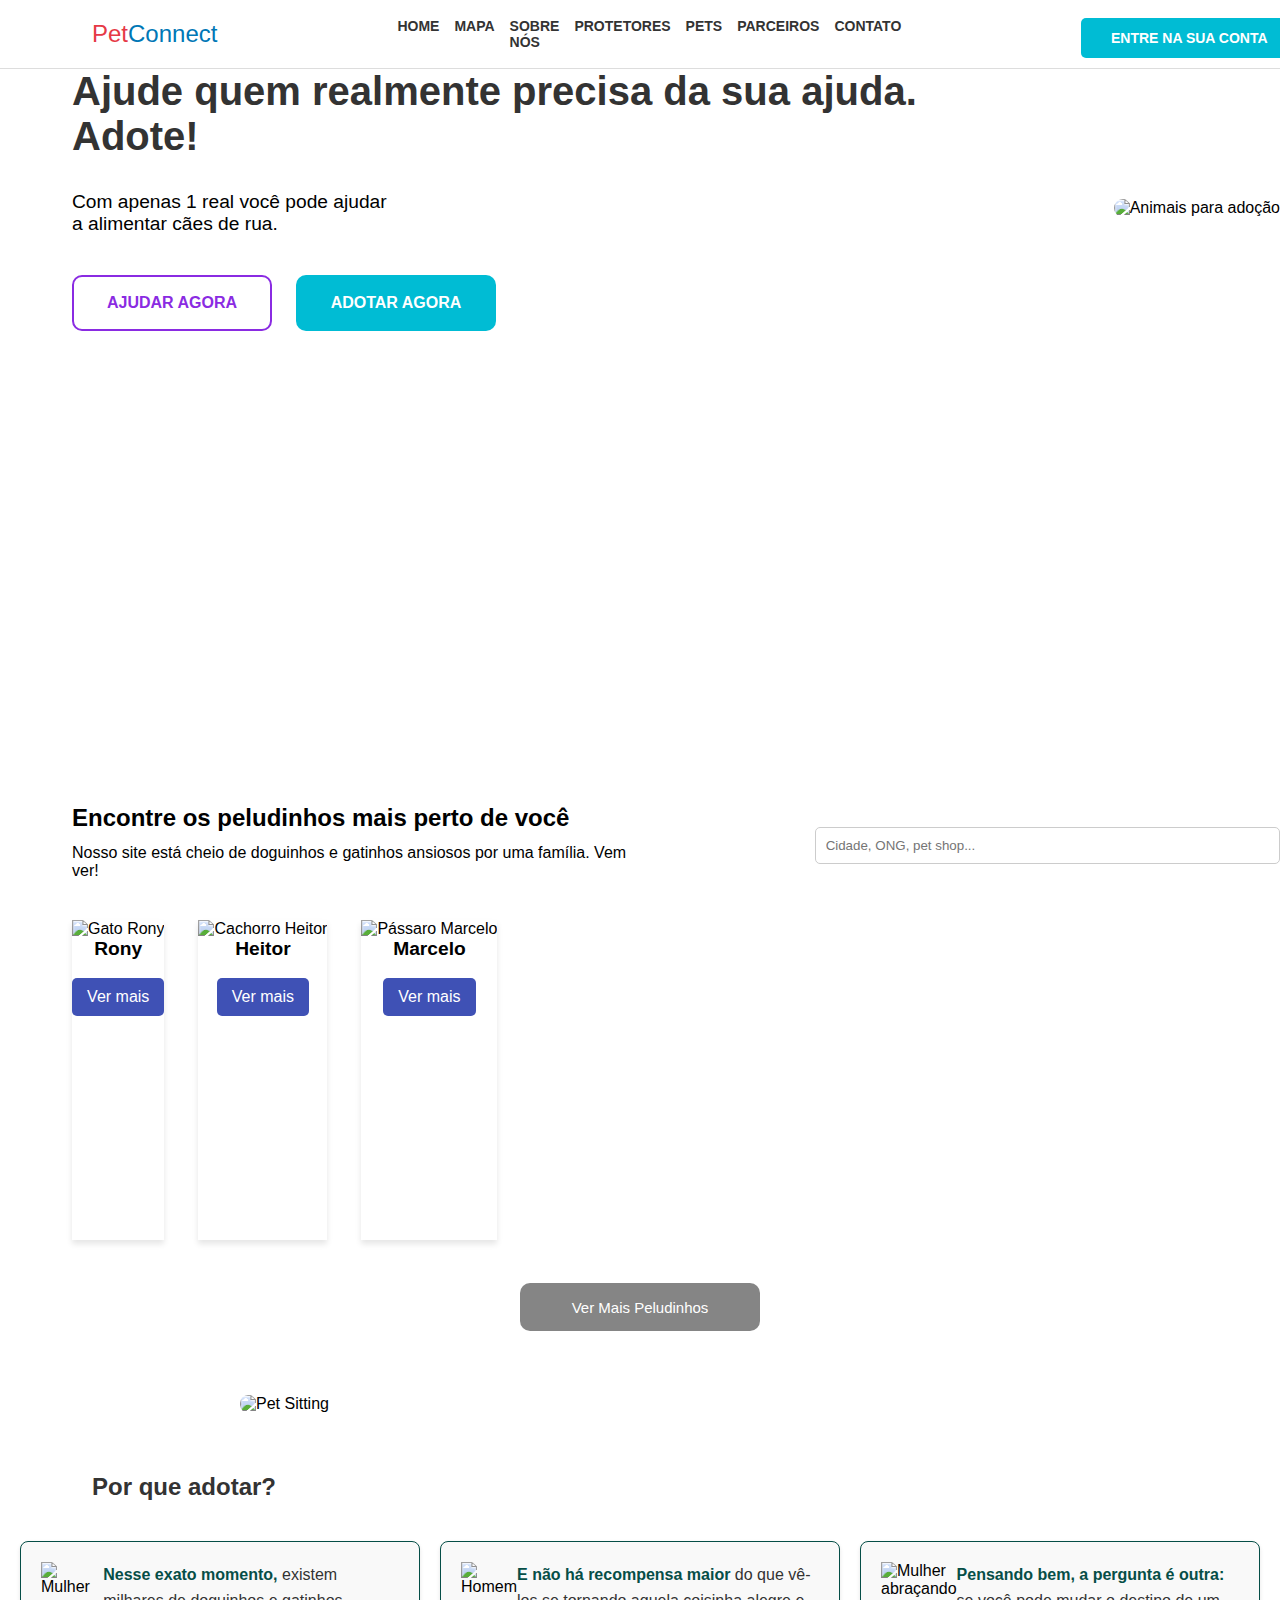
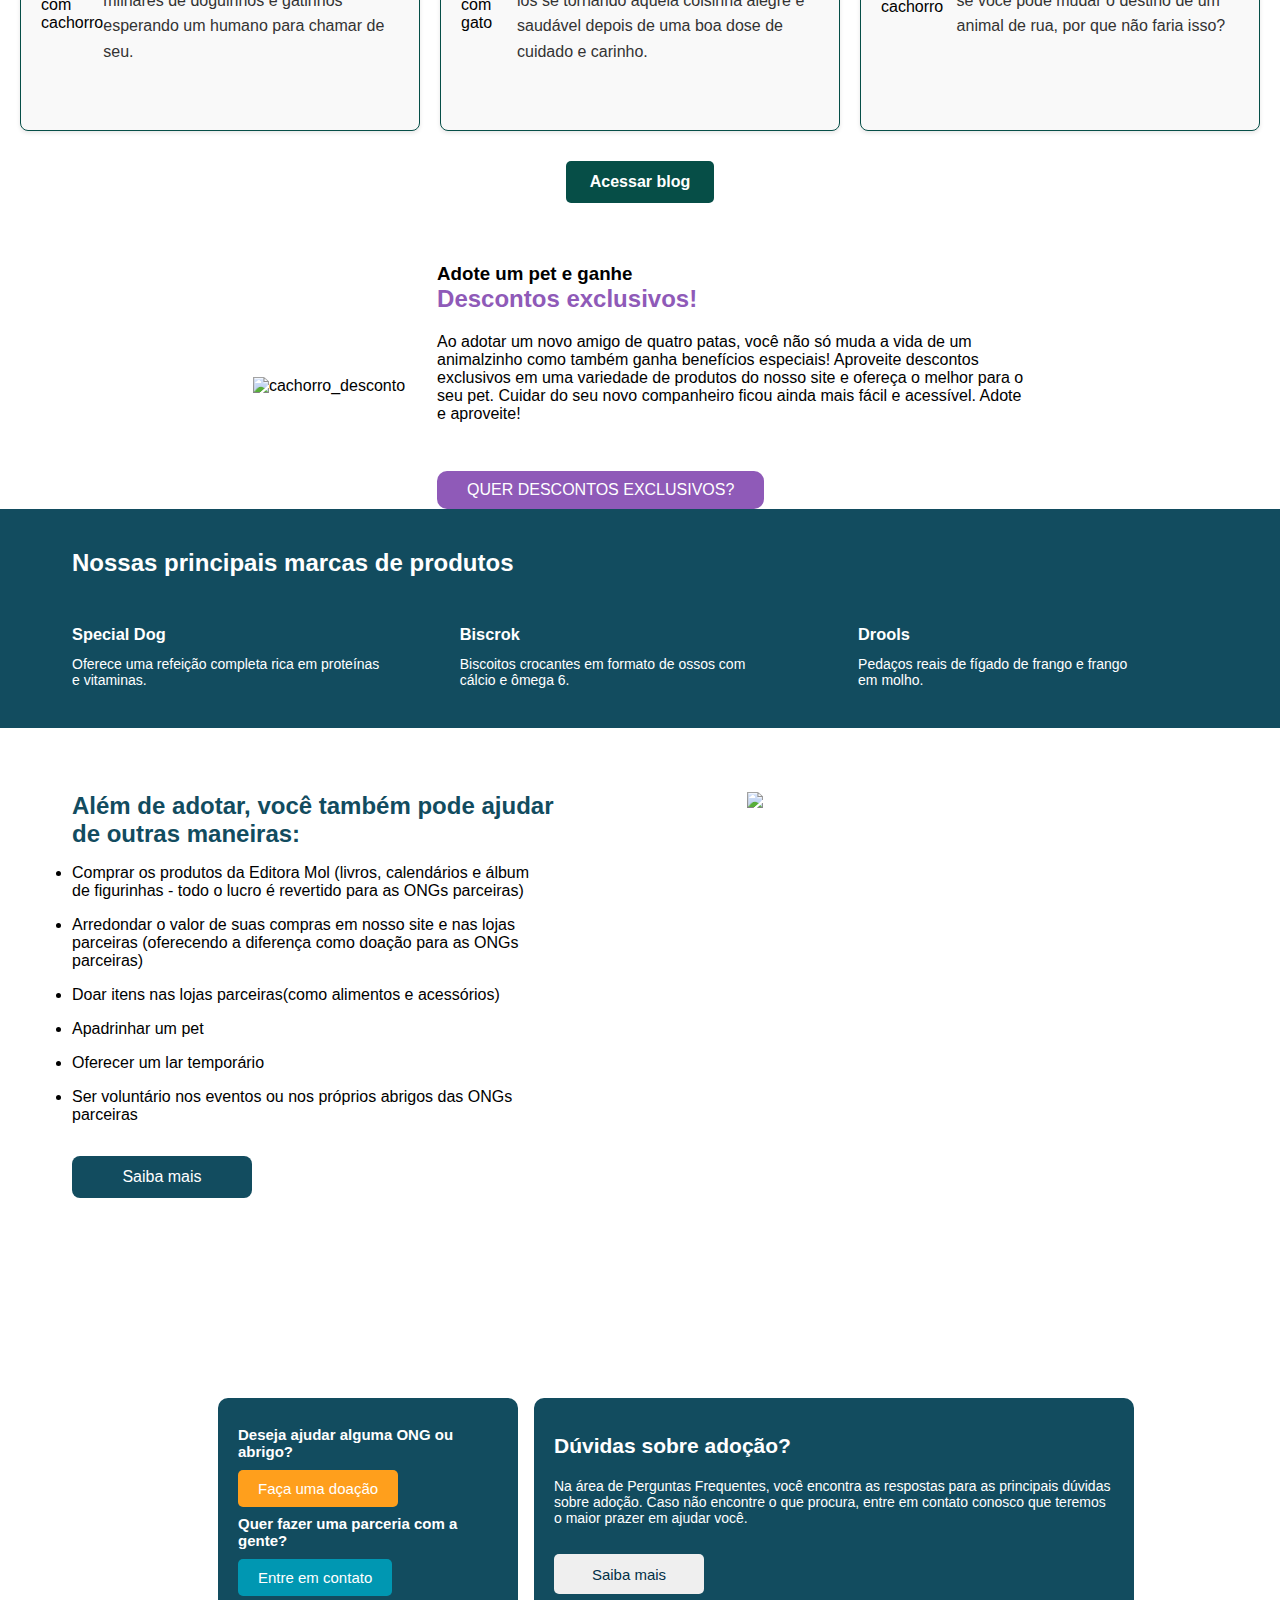
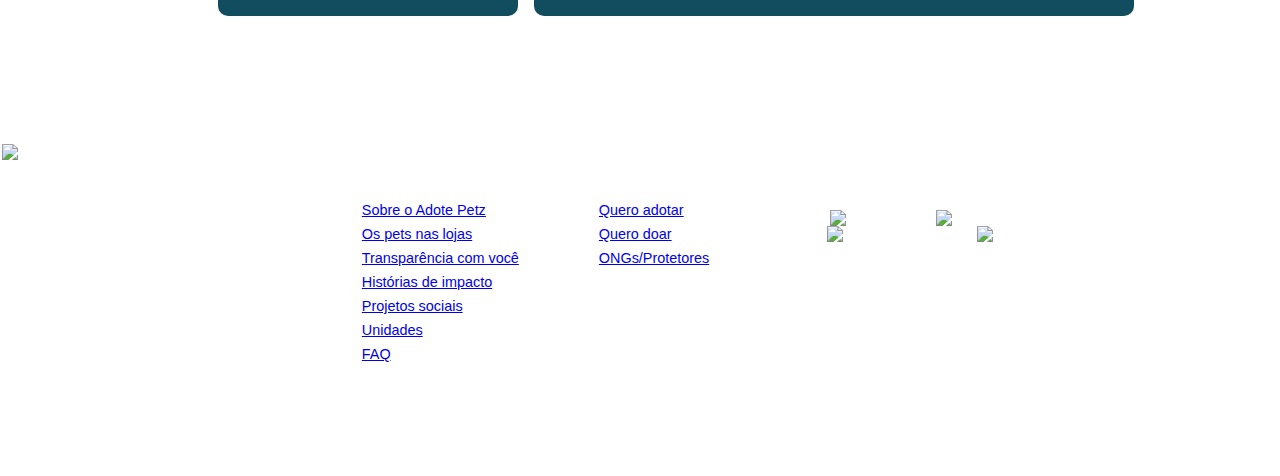
==== Inicial/index.html @ bb5b022b "Add files via upload" ====
<!DOCTYPE html>
<html lang="pt-br">

<head>
    <meta charset="UTF-8">
    <meta name="viewport" content="width=device-width, initial-scale=1.0">
    <title>Pet Connect</title>
    <link rel="stylesheet" href="style.css">
</head>

<body>
    <main>
        <!-- Hero Section -->
        <section class="hero">
            <header class="top-header">
                <div class="container">
                    <!-- Logo -->
                    <div class="logo">
                        <span class="red">Pet</span><span class="blue">Connect</span>
                    </div>

                    <!-- Navegação -->
                    <nav class="nav-menu">
                        <a href="#">HOME</a>
                        <a href="#">MAPA</a>
                        <a href="#">SOBRE NÓS</a>
                        <a href="#">PROTETORES</a>
                        <a href="#">PETS</a>
                        <a href="#">PARCEIROS</a>
                        <a href="#">CONTATO</a>
                    </nav>

                    <!-- Busca e ícones -->
                    <div class="search-cart-profile">
                        <div class="buttons">
                            <a href="https://felipehpsenai.github.io/Petconnect/Login/"> <button  class="btn-1">ENTRE NA SUA CONTA</button> </a>
                          <a href="https://felipehpsenai.github.io/Petconnect/Login/"> <button  class="btn-2">CADASTRE-SE</button></a>
                        </div>
                        </div>
                    </div>
                </div>
            </header>
            <div class="hero-content">
                <div class="hero-text">
                    <h1>Ajude quem realmente precisa da sua ajuda. <br>
                        Adote!</h1>
                    <p>Com apenas 1 real você pode ajudar <br> a alimentar cães de rua.</p>
                    <div class="buttons">
                        <button class="btn-outline">AJUDAR AGORA</button>
                        <button class="btn-filled">ADOTAR AGORA</button>
                    </div>
                </div>
                <div class="hero-image">
                    <img class="Pets" src="Imagens/Fundo 1.png" alt="Animais para adoção">
                </div>
            </div>
        </section>

        <!-- About Section -->
        <section class="about">
            <div class="fundo2">
                <h1>Conheça a pet connect </h1>
                <p>
                    Nós fazemos a conexão entre quem deseja adotar um pet com uma rede de mais <br>de 132 ONGs e
                    protetores parceiros.
                    Funciona assim: a Pet Connect disponibiliza <br> espaços especialmente dedicados
                    para a adoção no centro de suas lojas e as ONGs/protetores <br>parceiros ficam responsáveis pelo
                    processo e entrevista com os potenciais <br>adotantes. Juntos somos mais fortes!</p>
            </div>
        </section>

        <!-- Pets List -->
        <section class="pets-list">
            <div class="container">
                <div>
                    <h2>Encontre os peludinhos mais perto de você</h2>
                    <p>Nosso site está cheio de doguinhos e gatinhos ansiosos por uma família.
                        Vem ver!</p>
                </div>
                <input type="text" placeholder="Cidade, ONG, pet shop...">
            </div>

            <div class="pets">
                <div class="pet-card">
                    <img src="Imagens/Rony.png" alt="Gato Rony">
                    <h3>Rony</h3>
                    <button>Ver mais</button>
                </div>
                <div class="pet-card">
                    <img src="Imagens/Rony.png" alt="Cachorro Heitor">
                    <h3>Heitor</h3>
                    <button>Ver mais</button>
                </div>
                <div class="pet-card">
                    <img src="Imagens/Marcelo.png" alt="Pássaro Marcelo">
                    <h3>Marcelo</h3>
                    <button>Ver mais</button>
                </div>
            </div>

            <div class="Ver_mais_div">
                <button class="Ver_Mais"> Ver Mais Peludinhos </button>
            </div>
        </section>
        <div class="slider-container">
            <div class="slider">
                <div class="slide">
                    <img src="imagens/Banner pet sitters hotel minimalista laranja 1.png" alt="Pet Sitting">
                </div>
                <div class="slide">
                    <img src="imagens/Banner_gato.png" alt="Hotel para Pets">
                </div>
            </div>
        </div>
        <section class="why-adopt">

            <h2>Por que adotar?</h2>

            <div class="container2">

                <div class="cards">
                    <div class="card">
                        <img src="Imagens/homem.png" alt="Mulher com cachorro">
                        <p>
                            <strong>Nesse exato momento,</strong> existem milhares de doguinhos e gatinhos esperando um
                            humano para chamar de seu.
                        </p>
                    </div>
                    <div class="card">
                        <img src="Imagens/Mulher_cachorro.png" alt="Homem com gato">
                        <p>
                            <strong>E não há recompensa maior</strong> do que vê-los se tornando aquela coisinha alegre
                            e saudável depois de uma boa dose de cuidado e carinho.
                        </p>
                    </div>
                    <div class="card">
                        <img src="Imagens/Mulher_carinho.png" alt="Mulher abraçando cachorro">
                        <p>
                            <strong>Pensando bem, a pergunta é outra:</strong> se você pode mudar o destino de um animal
                            de rua, por que não faria isso?
                        </p>
                    </div>
                </div>
                <button class="access-blog">Acessar blog</button>
            </div>
        </section>
        <section>
            <div class="adote_descontos">
                <img src="Imagens/cachorro_desconto.png" alt="cachorro_desconto">
                <div class="texto_descontos">
                    <h3> Adote um pet e ganhe</h3>
                    <h2 class="descontos_E">Descontos exclusivos!</h2>
                    <p>Ao adotar um novo amigo de quatro patas, você não só muda a vida de um animalzinho como também
                        ganha benefícios especiais!
                        Aproveite descontos exclusivos em uma variedade de produtos do nosso site e ofereça o melhor
                        para o seu pet.
                        Cuidar do seu novo companheiro ficou ainda mais fácil e acessível. Adote e aproveite! </p>
                    <button class="botão_descontos">QUER DESCONTOS EXCLUSIVOS?</button>
                </div>
            </div>
        </section>

        <section class="section2">
            <h2> Nossas principais marcas de produtos </h2>
            <div class="div1">
                <div class="div_second">
                    <img src="Imagens/Ração_1.png" alt="">
                    <h3>Special Dog</h3>
                    <p class="info_p">Oferece uma refeição completa
                        rica em proteínas e vitaminas.</p>
                </div>
                <div class="div_second">
                    <img src="Imagens/Ração 2.png" alt="">
                    <h3>Biscrok</h3>
                    <p class="info_p">Biscoitos crocantes em formato de ossos com cálcio e ômega 6.</p>
                </div>
                <div class="div_second">
                    <img src="Imagens/ração 3.png" alt="">
                    <h3>Drools </h3>
                    <p class="info_p">Pedaços reais de fígado de frango e frango em molho.</p>
                </div>
                <div class="div_second">
                    <img src="Imagens/cachorro-5.png" alt="">
                </div>
            </div>
        </section>
    </main>
    <section class="Info_sec">
        <div class="infos">
            <h2 class="h2_info">Além de adotar, você também pode ajudar de outras maneiras:</h2>
            <ul class="ul_info">
                <li>
                    Comprar os produtos da Editora Mol (livros, calendários e álbum de figurinhas - todo o lucro é
                    revertido para as ONGs parceiras)
                </li>
                <li>
                    Arredondar o valor de suas compras em nosso site e nas lojas parceiras (oferecendo a diferença como
                    doação para as ONGs parceiras)
                </li>
                <li>
                    Doar itens nas lojas parceiras(como alimentos e acessórios)
                </li>
                <li>
                    Apadrinhar um pet
                </li>
                <li>
                    Oferecer um lar temporário
                </li>
                <li>
                    Ser voluntário nos eventos ou nos próprios abrigos das ONGs parceiras
                </li>
            </ul>
            <button class="btn_info"> Saiba mais</button>
        </div>

        <img src="Imagens/imagem ou video.png">
    </section>
    <footer>
        <div class="cards_1">

            <div class="card_1">
                <h2>Deseja ajudar alguma ONG ou abrigo?</h2>
                <button class="btn-orange">Faça uma doação</button>
                <h2>Quer fazer uma parceria com a gente?</h2>
                <button class="btn-blue">Entre em contato</button>
            </div>

            <div class="faq">
                <h2>Dúvidas sobre adoção?</h2>
                <p>Na área de Perguntas Frequentes, você encontra as respostas para as principais dúvidas sobre
                    adoção. Caso
                    não encontre o que procura, entre em contato conosco que teremos o maior prazer em ajudar você.
                </p>
                <button class="btn-white">Saiba mais</button>
            </div>

        </div>

        <div class="about_1">
            <div class="about-content">
                <img src="Imagens/PetConnect-removebg-preview 2.png" alt="Logo">
                <p>Pet Connect é uma plataforma criada para estreitar laços entre pessoas que têm o sonho de adotar
                    um
                    pet e nossas ONGs e protetores parceiros. Vamos juntos incentivar a adoção, conscientizar sobre
                    a
                    posse responsável e fomentar a cultura de doação em prol do bem-estar animal.</p>
                <div class="social-icons">
                    <img src="Imagens/Group-1.png" alt="">
                    <img src="Imagens/Group-2.png" alt="">
                    <img src="Imagens/Group-3.png" alt="">
                    <img src="Imagens/Group-4.png" alt="">
                    <img src="Imagens/Group.png" alt="">
                </div>
            </div>
            <div class="footer">
                <div class="Institucional">
                    <h3>Institucional</h3>
                    <ul>
                        <li><a href="#">Sobre o Adote Petz</a></li>
                        <li><a href="#">Os pets nas lojas</a></li>
                        <li><a href="#">Transparência com você</a></li>
                        <li><a href="#">Histórias de impacto</a></li>
                        <li><a href="#">Projetos sociais</a></li>
                        <li><a href="#">Unidades</a></li>
                        <li><a href="#">FAQ</a></li>
                    </ul>
                </div>
                <div class="links">
                    <h3>Como Ajudar?</h3>
                    <ul>
                        <li><a href="#">Quero adotar</a></li>
                        <li><a href="#">Quero doar</a></li>
                        <li><a href="#">ONGs/Protetores</a></li>
                    </ul>
                </div>
                <div class="partners">
                    <h3>Os nossos parceiros:</h3>
                    <div class="background-card">
                        <img src="Imagens/image 17.png" alt="Parceiro Petz">
                        <img src="Imagens/image 18.png" alt="Parceiro Guabi Natural">
                        <img src="Imagens/image 19.png" alt="Parceiro Pet Society">
                        <img src="Imagens/image 20.png" alt="Parceiro São Pet">
                    </div>
                </div>
            </div>
            <div>
            </div>
    </footer>
    <script src="script.js"></script>
</body>

</html>
---- Inicial/style.css ----
/* Reset */
* {
    margin: 0;
    padding: 0;
    box-sizing: border-box;
    font-family: 'Arial', sans-serif;
}

.top-header {
    background-color: #fff;
    padding: 10px 20px;
    border-bottom: 1px solid #ddd;
}

.logo {
    font-size: 24px;
}

.logo .red {
    color: #e63946;
}

.logo .blue {
    color: #0077b6;
}

.nav-menu {
    display: flex;
    gap: 15px;
}

.nav-menu a {
    text-decoration: none;
    color: #333;
    font-weight: bold;
    font-size: 14px;
    transition: color 0.2s;
}

.nav-menu a:hover {
    color: #e63946;
}
.search-bar {
    display: flex;
    border: 1px solid #ccc;
    border-radius: 20px;
    overflow: hidden;
    height: 30px;
}

.search-bar button img {
    height: 20px;
}

.icons {
    display: flex;
    align-items: center;
    gap: 10px;
}

.icons button {
    background: none;
    border: none;
    cursor: pointer;
}

.icons img {
    height: 30px;
}

.icons .profile {
    border-radius: 50%;
    border: 2px solid #ccc;
}

/* Hero Section */

.hero-content {
    display: flex;
    gap: 20px;
    align-items: center;
    justify-content: space-between;
    padding-left: 72px;
}

.hero-text {
    flex: 1;
}

.hero-text h1 {
    font-size: 2.5em;
    color: #333;
    margin-bottom: 32px;
}

.hero-text p {
    font-size: 1.2em;
    margin-bottom: 32px;
}

.buttons {
    display: flex;
    gap: 24px;

}

.btn-outline {
    padding: 10px 20px;
    font-size: 16px;
    font-weight: bold;
    color: #8a2be2;
    /* Roxo */
    border: 2px solid #8a2be2;
    background: none;
    border-radius: 10px;
    cursor: pointer;
    transition: all 0.3s ease;
    height: 56px;
    width: 200px;
}


.btn-outline:hover {
    background-color: #8a2be2;
    color: #fff;
}

.btn-filled {
    padding: 10px 20px;
    font-size: 16px;
    font-weight: bold;
    color: #fff;
    background-color: #00bcd4;
    /* Azul */
    border: none;
    border-radius: 10px;
    cursor: pointer;
    transition: background-color 0.3s ease;
    height: 56px;
    width: 200px;
}

.btn-filled:hover {
    background-color: #008c9e;
}

.hero-image img {
    width: 100%;
    height: 100%;
    border-radius: 10px;
    margin-top: 1rem;
}

/* About Section */
.about {
    text-align: left;
    background-image: url(Imagens/Fundo\ 2.png);
    background-size: 100%;
    background-repeat: no-repeat;
    height: 48vh;
}

.fundo2 {
    font-size: 1em;
    color: #ffffff;
    margin-left: 72px;
    padding-top: 5rem;
    margin-top: 2rem;
    max-width: 900px;

}

.fundo2 p {
    margin-top: 2rem;

}

/* Pets Section */

.pets-list input {
    width: 40%;
    padding: 10px;
    margin-bottom: 24px;
    margin-top: 2rem;
    border: 1px solid #ccc;
    border-radius: 5px;
}

.container {
    display: flex;
    align-items: center;
    margin: 0 auto;
    gap: 180px;
    margin-left: 72px;
}

.container p {
    margin-top: 12px
}

.pets {
    display: flex;
    gap: 34px;
    margin-left: 72px;
    margin-top: 2rem;
}

.pet-card {
    box-shadow: 0 4px 6px rgba(0, 0, 0, 0.1);
    text-align: center;
    height: 320px;
}

.pet-card img {
    object-fit: cover;
    width: 420px;
    height: 240px;
}

.pet-card h3 {
    margin-bottom: 10px;
    font-size: 1.2em;
}

.pet-card button {
    padding: 10px 15px;
    border: none;
    background-color: #3f51b5;
    color: #fff;
    border-radius: 5px;
    cursor: pointer;
    font-size: 1em;
}


.Ver_Mais {
    width: 240px;
    height: 48px;
    background-color: #858585;
    border-radius: 10px;
    color: white;
    cursor: pointer;
    transition: background-color 0.3s ease;
    border: none;
}

.Ver_mais_div {
    display: flex;
    justify-content: center;
    padding-top: 35px;
    padding-bottom: 4rem;
}

/* Geral */
.why-adopt {
    padding: 60px 20px;
    background-color: #fff;
}

.why-adopt h2 {
    font-size: 24px;
    color: #333;
    margin-bottom: 40px;
    font-weight: bold;
    position: relative;
    margin-left: 72px;
}

.why-adopt h2::before {
    width: 60px;
    height: 4px;
    background-color: #064e47;
    position: absolute;
    bottom: -10px;
    left: 50%;
    transform: translateX(-50%);
}

/* Cards */
.cards {
    display: flex;
    gap: 20px;
    justify-content: center;
}

.container2 {
    text-align: center;
}

.card {
    background-color: #f9f9f9;
    border: 1px solid #064e47;
    border-radius: 8px;
    padding: 20px;
    flex: 1 1 calc(33.333% - 20px);
    text-align: left;
    box-shadow: 0 2px 4px rgba(0, 0, 0, 0.1);
    width: 470px;
    height: 190px;
    display: flex;
}

.card img {
    display: block;
    margin: 0 auto 20px;
    width: 158px;
    height: 158px;
}

.card p {
    font-size: 16px;
    color: #333;
    line-height: 1.6;
    margin: 0;
}

.card strong {
    color: #064e47;
}

/* Botão */
.access-blog {
    margin-top: 30px;
    padding: 12px 24px;
    font-size: 16px;
    font-weight: bold;
    color: #fff;
    background-color: #064e47;
    border: none;
    border-radius: 5px;
    cursor: pointer;
    transition: background-color 0.3s ease;
}

.access-blog:hover {
    background-color: #052e2a;
}

.Imagem_card img {
    height: 158px;
    width: 158px;
}

.adote_descontos {
    display: flex;
    align-items: center;
    justify-content: center;
    gap: 2rem;
}

.texto_descontos {
    max-width: 590px;
}

.botão_descontos {
    padding: 10px 30px;
    font-size: 16px;
    color: #fff;
    background-color: #8F5AB8;
    border: none;
    border-radius: 10px;
    cursor: pointer;
    transition: background-color 0.3s ease;
    margin-top: 48px;
}

.botão_descontos:hover {
    background-color: #8F5AE8;
}

.descontos_E {
    color: #8F5AB8;
    margin-bottom: 20px;
}

.card h2 {
    font-size: 1em;
}

.section2 {
    background-color: #124C5F;
    color: white;
    padding-bottom: 40px;
    padding-top: 40px;
}

.section2 h2 {
    margin-left: 72px;
}

.info_p {
    margin-top: 12px;
}

.div1 {
    display: flex;
    font-size: 14px;
    gap: 80px;
    justify-content: center;
    color: white;
    margin-left: 72px;
    margin-top: 2rem;
    margin-right: 72px;
}

.Info_sec {
    display: flex;
    padding-bottom: 200px;
    margin-left: 72px;
    padding-top: 4rem;
}

.ul_info {
    padding-right: 200px;
    margin-top: 16px;
}

.ul_info li {
    margin-top: 16px;
}

.h2_info {
    max-width: 500px;
    color: #124C5F;
}

.btn_info {
    padding: 12px 20px;
    font-size: 16px;
    color: #fff;
    background-color: #124C5F;
    border: none;
    border-radius: 8px;
    cursor: pointer;
    transition: background-color 0.3s ease;
    margin-top: 32px;
    width: 180px;
    height: auto;
}

.btn_info:hover {
    background-color: #1b637b;
}

.info_p {
    max-width: 600px;
}

.Info_sec img {
    margin-right: 72px;
    width: 800px;
    height: auto;
}

.slider-container {
    width: 100%;
    max-width: 800px;
    margin: 0 auto;
    overflow: hidden;
    /* Oculta as imagens fora da área do slider */
    border-radius: 8px;
}

.slider {
    display: flex;
    transition: transform 1s ease-in-out;
    /* Animação de transição entre as imagens */
}

.slide {
    min-width: 100%;
}

.slide img {
    width: 100%;
    border-radius: 8px;
    display: block;
    height: 100%;
}

.cards_1 {
    display: flex;
    gap: 1rem;
    margin-left: 72px;
}

.card_1 {
    background-color: #124C5F;
    color: white;
    padding: 20px;
    text-align: left;
    max-width: 300px;
    border-radius: 10px;
    font-size: 14px;
}

.card_1 h2, button{
    font-size: 15px;
    margin-top: 8px;
}

.btn-orange {
    background-color: #ff9f1c;
    color: white;
    border: none;
    padding: 10px 20px;
    border-radius: 5px;
    cursor: pointer;
    margin-top: 10px;
}

.btn-blue {
    background-color: #0097B2;
    color: white;
    border: none;
    padding: 10px 20px;
    border-radius: 5px;
    cursor: pointer;
    margin-top: 10px;
}

.faq {
    background-color: #124C5F;
    color: white;
    text-align: left;
    padding: 20px;
    max-width: 600px;
    border-radius: 10px;
    font-size: 14px;
}

.faq p {
    margin: 20px 0;
    font-size: 14px;
}

.faq h2 {
    margin-top: 1rem;
}

.btn-white {
    color: #023047;
    border: none;
    padding: 10px 20px;
    border-radius: 5px;
    cursor: pointer;
    width: 150px;
    height: 40px;
}

footer {
    background-image: url(Imagens/Ellipse\ 21.png);
    background-repeat: no-repeat;
    background-position: bottom;
    background-size: 100%;
    place-items: center;
}

.about_1 {
    text-align: center;
    display: flex;
    gap: 5rem;
    font-size: 0.9rem;
    margin-top: 8rem;
    color: #ffff;
}

.about-content {
    max-width: 280px;
    margin: 0 auto;
    text-align: left;
}

.about-content p {
    margin-bottom: 1rem;
}

.social-icons img {
    display: inline-block;
    margin: 4px;
}

.footer {
    display: flex;
    justify-content: space-around;
    margin-top: 30px;
    gap: 5rem;
}

.footer li {
    margin-top: 8px;
    text-decoration: none;
    color: #ffffff;
}

.partners h3 {
    text-align: left;
}

.partners {
    margin-right: 4rem;
}
.background-card {
    height: 250px;
    max-width: 340px;
    background-color: #ffffff;
    border-radius: 20px;
    margin-bottom: 1rem;
    margin-top: 1rem;
}

.Institucional,
.links {
    text-align: left;
}
.btn-1{
    padding: 10px 20px;
    font-size: 14px;
    font-weight: bold;
    color: #ffff;
    border: none;
    /* Roxo */
    border-radius: 5px;
    cursor: pointer;
    transition: all 0.3s ease;
    height: 40px;
    width: 216px;
    background-color:  #00bcd4;
}
.btn-1:hover{
    background-color:  #00a2bb;
    color: #fff;
}
.btn-2{
    padding: 10px 20px;
    font-size: 14px;
    font-weight: bold;
    color: #124C5F;
    border: 1px solid  #124C5F;
    background: none ;
    /* Azul */
    border-radius: 5px;
    cursor: pointer;
    transition: background-color 0.3s ease;
    height: 40px;
    width: 156px;
}
.btn-2:hover{
    background-color: #a0c5d1;
}
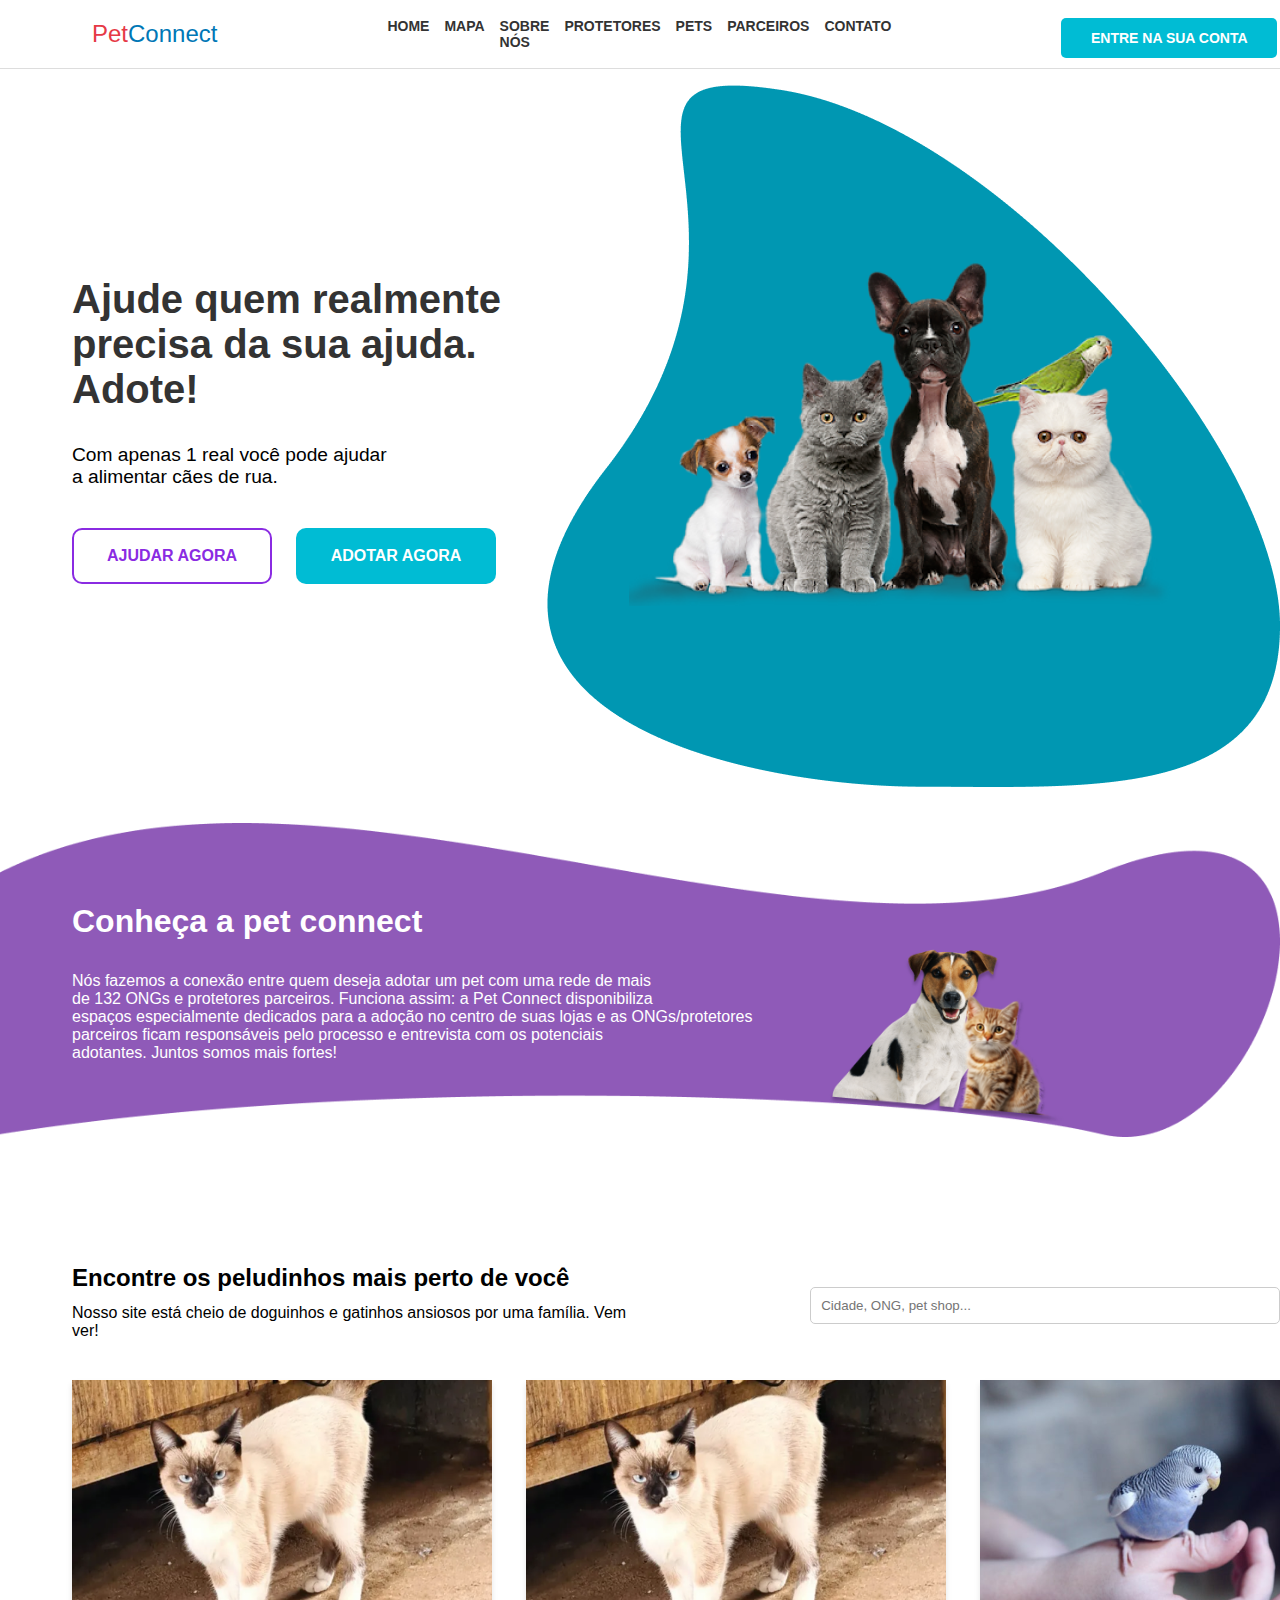
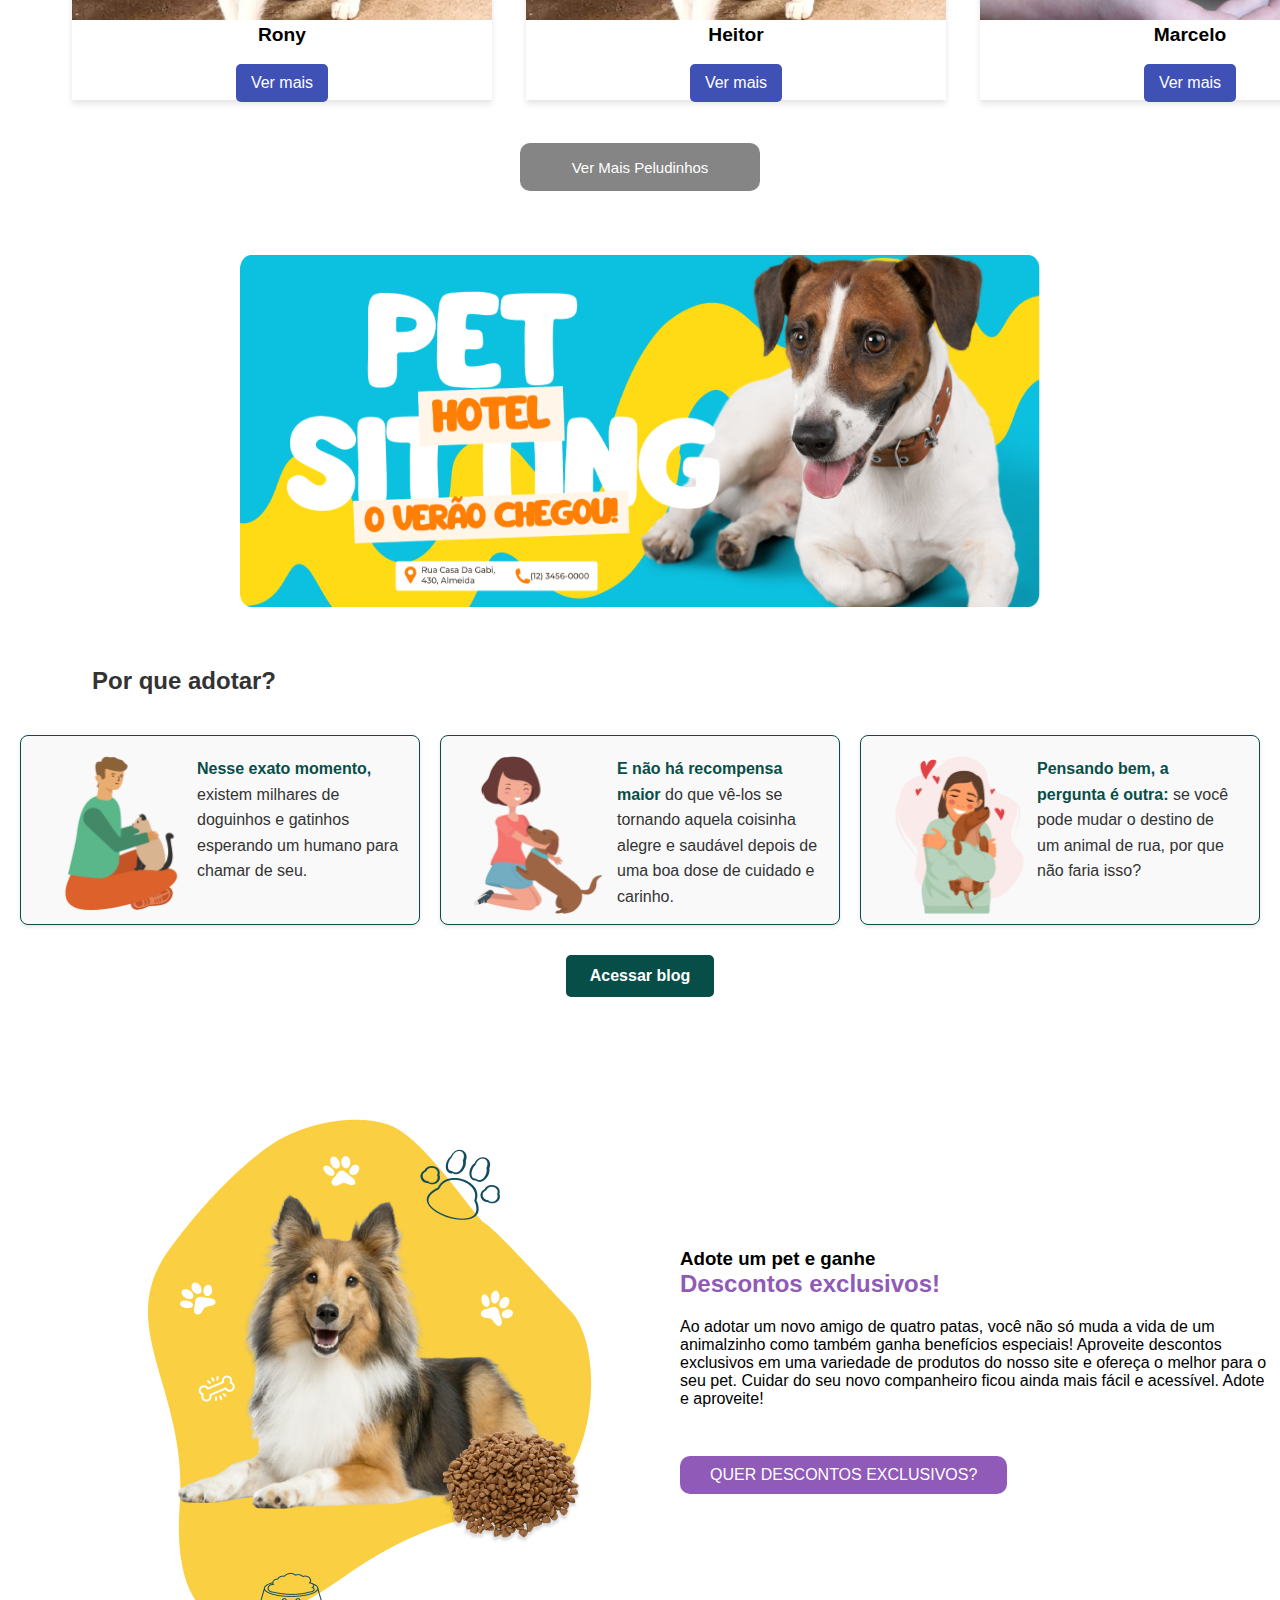
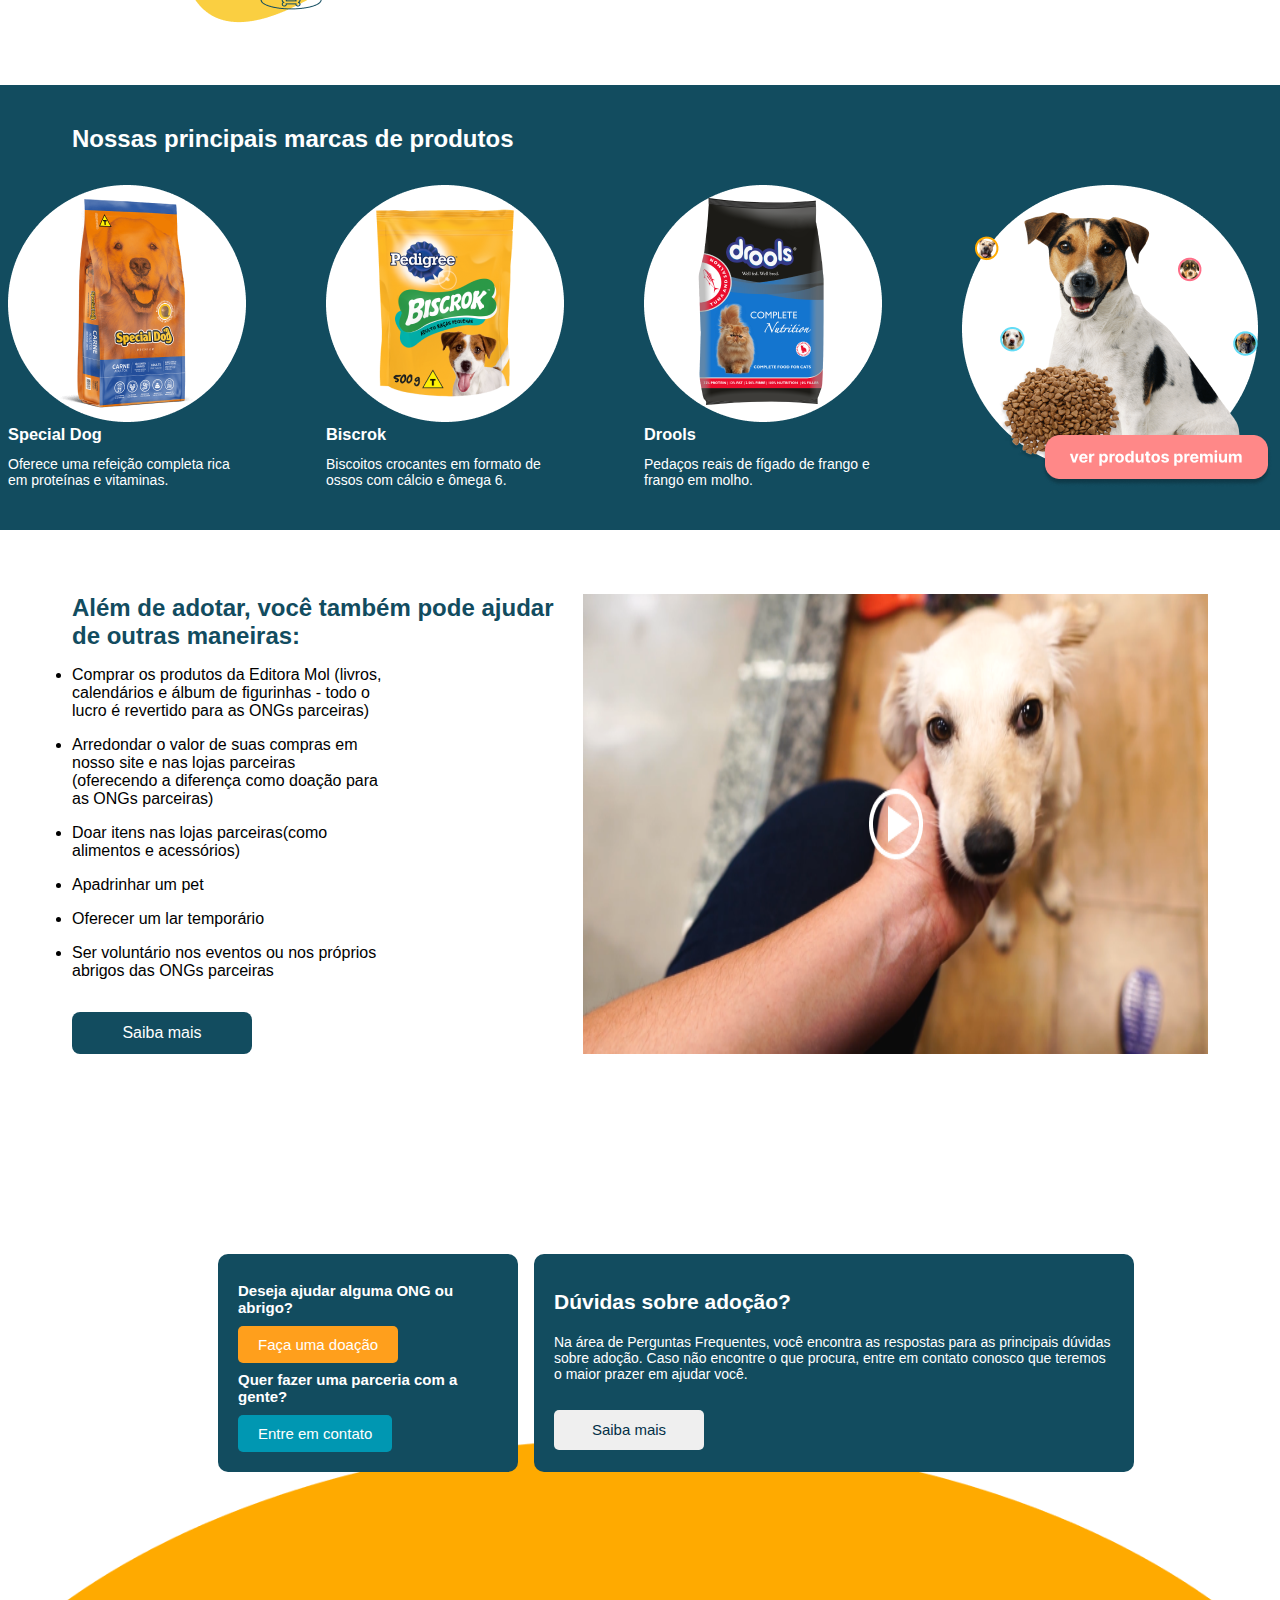
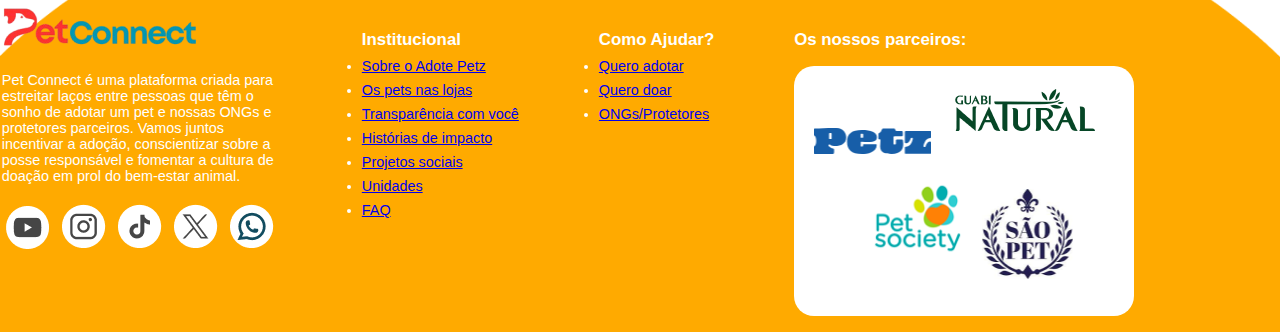
==== commit 500d9528: "Update index.html" ====
--- a/Inicial/index.html
+++ b/Inicial/index.html
@@ -105,10 +105,10 @@
         <div class="slider-container">
             <div class="slider">
                 <div class="slide">
-                    <img src="imagens/Banner pet sitters hotel minimalista laranja 1.png" alt="Pet Sitting">
+                    <img src="Imagens/Banner pet sitters hotel minimalista laranja 1.png" alt="Pet Sitting">
                 </div>
                 <div class="slide">
-                    <img src="imagens/Banner_gato.png" alt="Hotel para Pets">
+                    <img src="Imagens/Banner_gato.png" alt="Hotel para Pets">
                 </div>
             </div>
         </div>
@@ -289,4 +289,4 @@
     <script src="script.js"></script>
 </body>
 
-</html>+</html>
--- a/Inicial/style.css
+++ b/Inicial/style.css
@@ -190,7 +190,7 @@
     display: flex;
     align-items: center;
     margin: 0 auto;
-    gap: 180px;
+    gap: 170px;
     margin-left: 72px;
 }
 
@@ -647,4 +647,4 @@
 }
 .btn-2:hover{
     background-color: #a0c5d1;
-}+}
